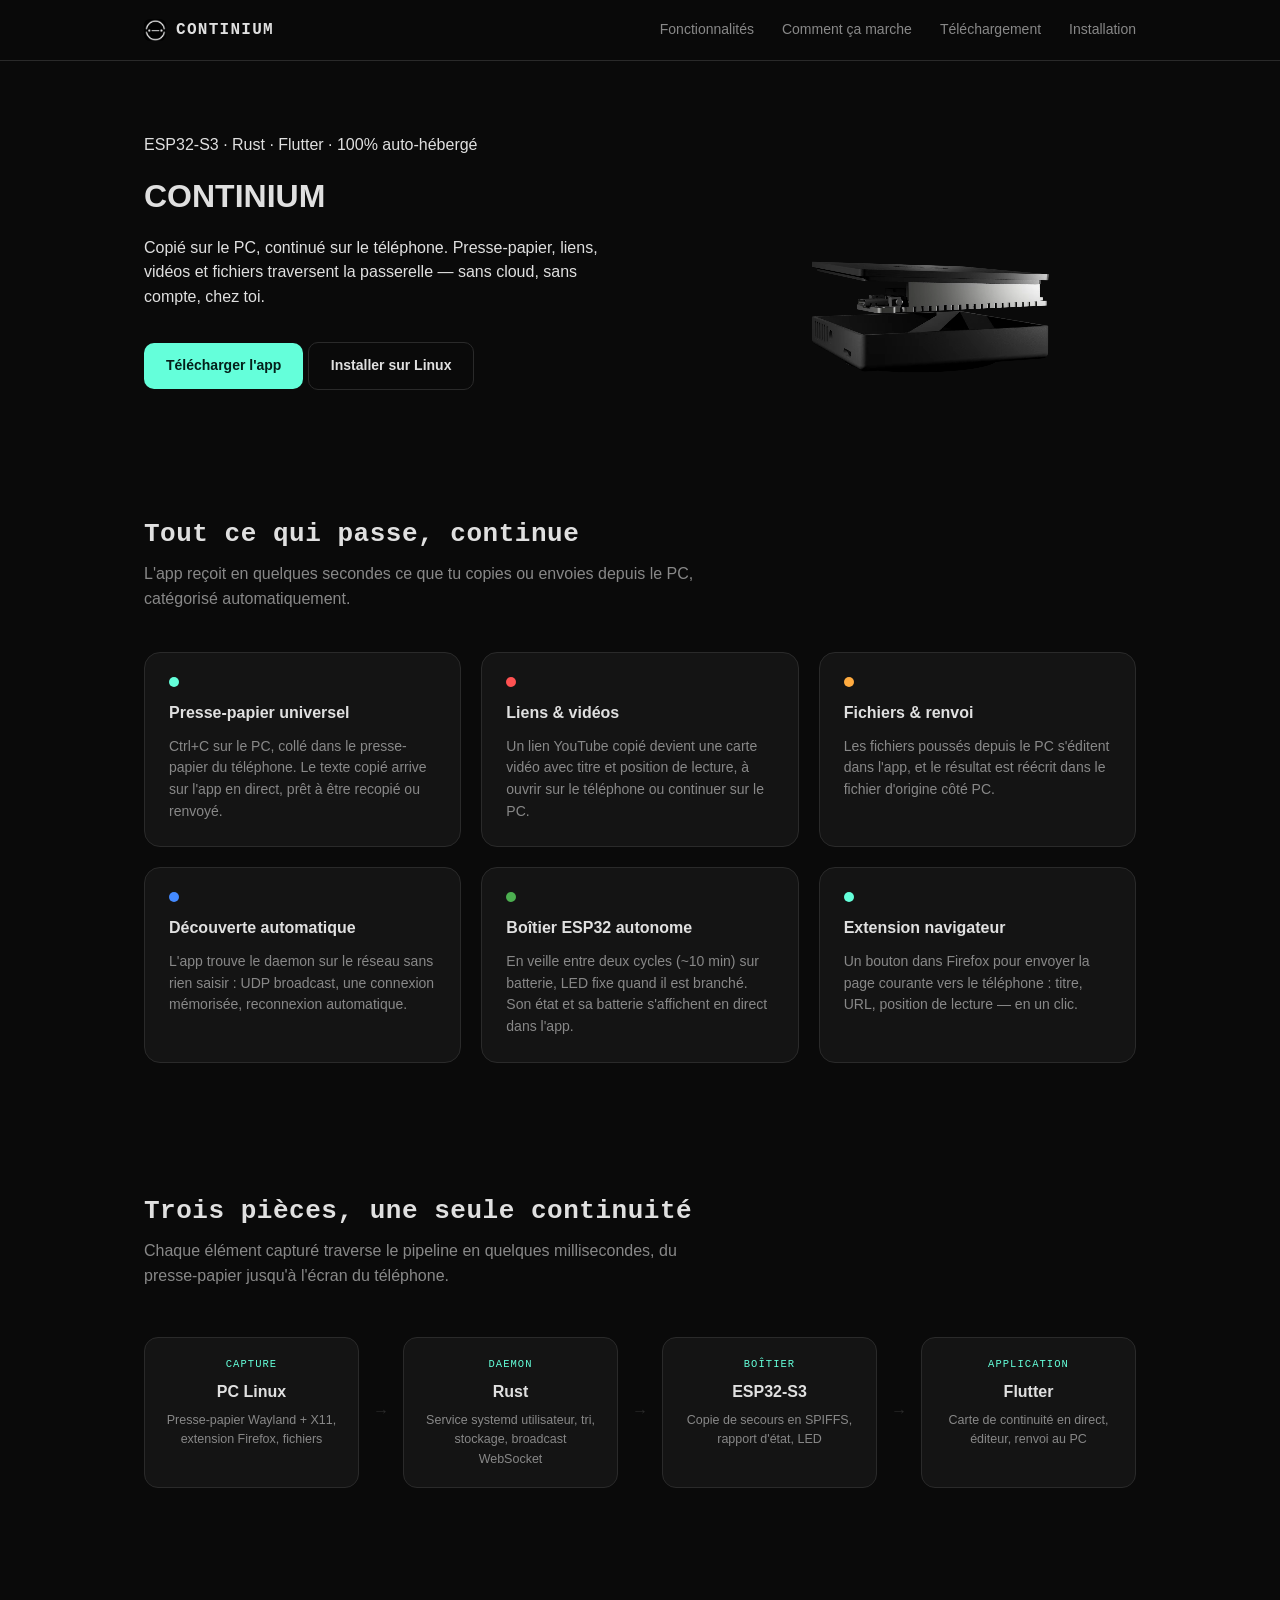
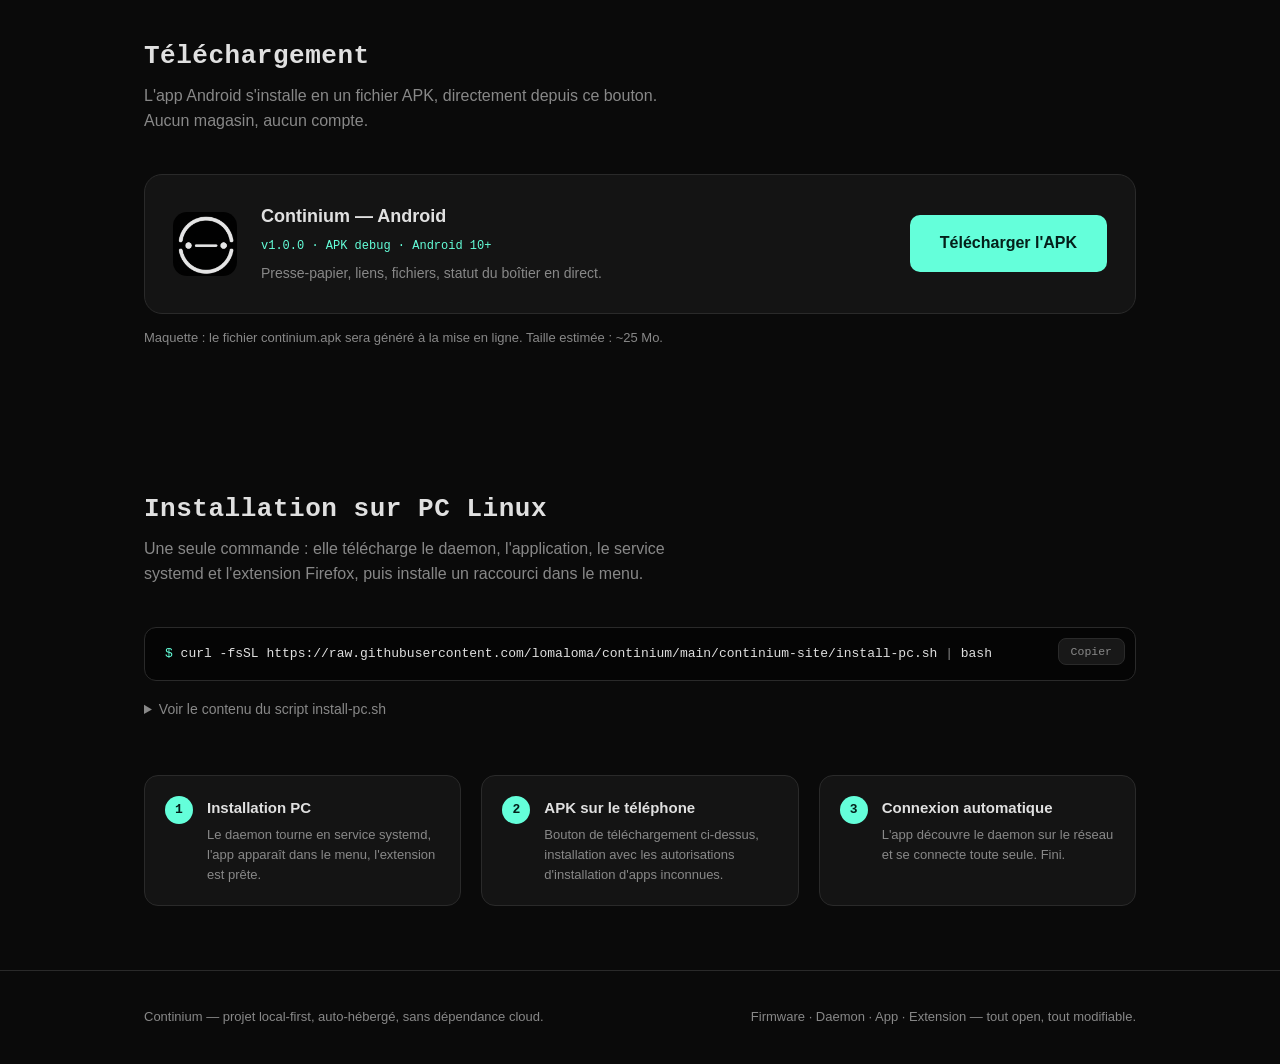
==== continium-site/index.html @ 5b858c62 "Continium : site, app Android, daemon Rust, firmware ESP32, installateur" ====
<!DOCTYPE html>
<html lang="fr">
<head>
<meta charset="UTF-8">
<meta name="viewport" content="width=device-width, initial-scale=1.0">
<title>Continium — La continuité PC ⇄ téléphone</title>
<link rel="stylesheet" href="style.css">
</head>
<body>

<nav>
  <div class="wrap">
    <div class="brand">
      <img src="assets/continium.png" alt="Continium" class="logo">
      CONTINIUM
    </div>
    <div class="links" id="navLinks">
      <a href="#fonctionnalites">Fonctionnalités</a>
      <a href="#comment-ca-marche">Comment ça marche</a>
      <a href="#telechargement">Téléchargement</a>
      <a href="#installation">Installation</a>
    </div>
    <button class="nav-toggle" id="navToggle" aria-label="Menu" aria-expanded="false">
      <span></span><span></span><span></span>
    </button>
  </div>
</nav>

<header class="hero">
  <div class="wrap hero-grid">
    <div class="hero-text">
      <div class="eyebrow">ESP32-S3 · Rust · Flutter · 100% auto-hébergé</div>
      <h1 class="title">CONTINIUM</h1>
      <p class="tagline">
        Copié sur le PC, continué sur le téléphone. Presse-papier, liens,
        vidéos et fichiers traversent la passerelle — sans cloud, sans
        compte, chez toi.
      </p>
      <div class="cta-row">
        <a class="btn btn-primary" href="#telechargement">Télécharger l'app</a>
        <a class="btn btn-secondary" href="#installation">Installer sur Linux</a>
      </div>
    </div>
    <div class="hero-media">
      <video autoplay muted loop playsinline preload="metadata">
        <source src="assets/continium-hero.webm" type="video/webm">
        <p>Ta navigation ne supporte pas la vidéo — <a href="assets/continium-hero.webm" download>télécharge la démo</a>.</p>
      </video>
    </div>
  </div>
</header>

<section id="fonctionnalites">
  <div class="wrap">
    <h2>Tout ce qui passe, continue</h2>
    <p class="section-sub">
      L'app reçoit en quelques secondes ce que tu copies ou envoies depuis
      le PC, catégorisé automatiquement.
    </p>
    <div class="grid3">
      <div class="card">
        <div class="dot" style="background:var(--accent)"></div>
        <h3>Presse-papier universel</h3>
        <p>Ctrl+C sur le PC, collé dans le presse-papier du téléphone. Le texte copié arrive sur l'app en direct, prêt à être recopié ou renvoyé.</p>
      </div>
      <div class="card">
        <div class="dot" style="background:#FF5252"></div>
        <h3>Liens &amp; vidéos</h3>
        <p>Un lien YouTube copié devient une carte vidéo avec titre et position de lecture, à ouvrir sur le téléphone ou continuer sur le PC.</p>
      </div>
      <div class="card">
        <div class="dot" style="background:var(--amber)"></div>
        <h3>Fichiers &amp; renvoi</h3>
        <p>Les fichiers poussés depuis le PC s'éditent dans l'app, et le résultat est réécrit dans le fichier d'origine côté PC.</p>
      </div>
      <div class="card">
        <div class="dot" style="background:var(--blue)"></div>
        <h3>Découverte automatique</h3>
        <p>L'app trouve le daemon sur le réseau sans rien saisir : UDP broadcast, une connexion mémorisée, reconnexion automatique.</p>
      </div>
      <div class="card">
        <div class="dot" style="background:var(--green)"></div>
        <h3>Boîtier ESP32 autonome</h3>
        <p>En veille entre deux cycles (~10 min) sur batterie, LED fixe quand il est branché. Son état et sa batterie s'affichent en direct dans l'app.</p>
      </div>
      <div class="card">
        <div class="dot" style="background:var(--accent)"></div>
        <h3>Extension navigateur</h3>
        <p>Un bouton dans Firefox pour envoyer la page courante vers le téléphone : titre, URL, position de lecture — en un clic.</p>
      </div>
    </div>
  </div>
</section>

<section id="comment-ca-marche">
  <div class="wrap">
    <h2>Trois pièces, une seule continuité</h2>
    <p class="section-sub">
      Chaque élément capturé traverse le pipeline en quelques millisecondes,
      du presse-papier jusqu'à l'écran du téléphone.
    </p>
    <div class="pipeline">
      <div class="pipe-node">
        <div class="tag">Capture</div>
        <div class="name">PC Linux</div>
        <div class="desc">Presse-papier Wayland + X11, extension Firefox, fichiers</div>
      </div>
      <div class="pipe-arrow">&#8594;</div>
      <div class="pipe-node">
        <div class="tag">Daemon</div>
        <div class="name">Rust</div>
        <div class="desc">Service systemd utilisateur, tri, stockage, broadcast WebSocket</div>
      </div>
      <div class="pipe-arrow">&#8594;</div>
      <div class="pipe-node">
        <div class="tag">Boîtier</div>
        <div class="name">ESP32-S3</div>
        <div class="desc">Copie de secours en SPIFFS, rapport d'état, LED</div>
      </div>
      <div class="pipe-arrow">&#8594;</div>
      <div class="pipe-node">
        <div class="tag">Application</div>
        <div class="name">Flutter</div>
        <div class="desc">Carte de continuité en direct, éditeur, renvoi au PC</div>
      </div>
    </div>
  </div>
</section>

<section id="telechargement">
  <div class="wrap">
    <h2>Téléchargement</h2>
    <p class="section-sub">
      L'app Android s'installe en un fichier APK, directement depuis ce
      bouton. Aucun magasin, aucun compte.
    </p>
    <div class="dl-card">
      <img src="assets/continium.png" alt="Continium" class="dl-logo">
      <div class="dl-info">
        <h3>Continium — Android</h3>
        <p class="dl-meta">v1.0.0 · APK debug · Android 10+</p>
        <p class="dl-desc">Presse-papier, liens, fichiers, statut du boîtier en direct.</p>
      </div>
      <a class="btn btn-primary btn-lg" href="https://github.com/lomaloma/continium/releases/latest/download/continium.apk" id="apkBtn">
        Télécharger l'APK
      </a>
    </div>
    <p class="dl-note">
      Maquette : le fichier <span class="muted">continium.apk</span> sera
      généré à la mise en ligne. Taille estimée : ~25 Mo.
    </p>
  </div>
</section>

<section id="installation">
  <div class="wrap">
    <h2>Installation sur PC Linux</h2>
    <p class="section-sub">
      Une seule commande : elle télécharge le daemon, l'application, le
      service systemd et l'extension Firefox, puis installe un raccourci
      dans le menu.
    </p>

    <div class="code-block">
      <span class="prompt">$</span> curl -fsSL https://raw.githubusercontent.com/lomaloma/continium/main/continium-site/install-pc.sh <span class="muted">|</span> bash
      <button class="copy-btn" id="copyOneLiner" title="Copier">Copier</button>
    </div>

    <details class="script-details">
      <summary>Voir le contenu du script <span class="muted">install-pc.sh</span></summary>
      <pre class="code-block pre"><span class="muted">#!/usr/bin/env bash</span>
<span class="muted"># Continium — installateur PC : daemon + app + extension + service</span>
set -euo pipefail
BASE="https://github.com/lomaloma/continium/releases/latest/download"
BIN_DIR="$HOME/.local/bin"
APP_DIR="$HOME/.local/share/continium"
SERVICE_DIR="$HOME/.config/systemd/user"
EXT_DIR="$HOME/.local/share/passerelle-extension"

<span class="muted"># 1. Daemon Rust (service systemd utilisateur)</span>
curl -fsSL "$BASE/passerelle-daemon" -o "$BIN_DIR/passerelle-daemon"
chmod +x "$BIN_DIR/passerelle-daemon"
<span class="muted"># ... service systemd genere puis active :
# systemctl --user enable --now passerelle-daemon</span>

<span class="muted"># 2. App Linux (AppImage, si presente dans la release)</span>
curl -fsSL "$BASE/continium.AppImage" -o "$APP_DIR/continium.AppImage" \
  || echo "(aucune AppImage, on continue sans)"

<span class="muted"># 3. Extension Firefox (installation manuelle en un clic)</span>
curl -fsSL "$BASE/passerelle.xpi" -o "$EXT_DIR/passerelle.xpi"

<span class="muted"># 4. Entree de menu + demarrage automatique</span>
<span class="muted">#    (generes dans le script complet, voir le fichier installe :</span>
<span class="muted">#     cat "$HOME/.local/share/continium/../..." — le script complet est</span>
<span class="muted">#     sur GitHub : lomaloma/continium -> continium-site/install-pc.sh)</span>
loginctl enable-linger "$USER" 2&gt;/dev/null <span class="muted">|| true</span>

echo "==&gt; Continium installé. Lance :  continium"</pre>
    </details>

    <div class="steps">
      <div class="step">
        <div class="step-num">1</div>
        <div>
          <h4>Installation PC</h4>
          <p>Le daemon tourne en service systemd, l'app apparaît dans le menu, l'extension est prête.</p>
        </div>
      </div>
      <div class="step">
        <div class="step-num">2</div>
        <div>
          <h4>APK sur le téléphone</h4>
          <p>Bouton de téléchargement ci-dessus, installation avec les autorisations d'installation d'apps inconnues.</p>
        </div>
      </div>
      <div class="step">
        <div class="step-num">3</div>
        <div>
          <h4>Connexion automatique</h4>
          <p>L'app découvre le daemon sur le réseau et se connecte toute seule. Fini.</p>
        </div>
      </div>
    </div>
  </div>
</section>

<footer>
  <div class="wrap">
    <span>Continium — projet local-first, auto-hébergé, sans dépendance cloud.</span>
    <span>Firmware · Daemon · App · Extension — tout open, tout modifiable.</span>
  </div>
</footer>

<script src="app.js"></script>
</body>
</html>
---- continium-site/style.css ----
:root{
  --bg:#0A0A0A;
  --card:#141414;
  --card-alt:#181818;
  --divider:#2A2A2A;
  --accent:#64FFDA;
  --accent-dim:#3a9484;
  --text:#E0E0E0;
  --text-dim:#888888;
  --green:#4CAF50;
  --amber:#FFAB40;
  --blue:#448AFF;
  --red:#FF5252;
  --mono: ui-monospace, "JetBrains Mono", "SF Mono", Menlo, Consolas, monospace;
  --sans: -apple-system, BlinkMacSystemFont, "Inter", "Segoe UI", Roboto, sans-serif;
}
*{box-sizing:border-box;}
html{scroll-behavior:smooth;}
body{
  margin:0; background:var(--bg); color:var(--text); font-family:var(--sans);
  line-height:1.55; -webkit-font-smoothing:antialiased;
}
a{color:var(--accent); text-decoration:none;}
a:hover{text-decoration:underline;}
.wrap{max-width:1040px; margin:0 auto; padding:0 24px;}

/* ---- nav ---- */
nav{
  position:sticky; top:0; z-index:20; backdrop-filter:blur(10px);
  background:rgba(10,10,10,0.85); border-bottom:1px solid var(--divider);
}
nav .wrap{display:flex; align-items:center; justify-content:space-between; height:60px; gap:12px;}
.brand{display:flex; align-items:center; gap:10px; font-family:var(--mono); letter-spacing:0.08em; font-weight:600; white-space:nowrap;}
.brand .logo{width:22px; height:22px; border-radius:6px; object-fit:cover;}
nav .links{display:flex; gap:28px; font-size:14px;}
nav .links a{color:var(--text-dim);}
nav .links a:hover{color:var(--text); text-decoration:none;}

/* hamburger (mobile only) */
.nav-toggle{
  display:none; flex-direction:column; justify-content:center; gap:5px;
  width:42px; height:42px; padding:10px; background:transparent;
  border:1px solid var(--divider); border-radius:10px; cursor:pointer;
}
.nav-toggle span{display:block; height:2px; border-radius:2px; background:var(--text); transition:transform .25s ease, opacity .2s ease;}
.nav-toggle.open span:nth-child(1){transform:translateY(7px) rotate(45deg);}
.nav-toggle.open span:nth-child(2){opacity:0;}
.nav-toggle.open span:nth-child(3){transform:translateY(-7px) rotate(-45deg);}

@media (max-width:900px){
  .nav-toggle{display:flex;}
  nav .links{
    display:none; position:absolute; top:60px; left:0; right:0;
    flex-direction:column; gap:0; background:rgba(10,10,10,0.97);
    border-bottom:1px solid var(--divider); padding:8px 24px 16px;
  }
  nav .links.open{display:flex;}
  nav .links a{padding:14px 0; border-bottom:1px solid var(--divider); font-size:16px;}
  nav .links a:last-child{border-bottom:none;}
}
@media (max-width:560px){
  nav .wrap{height:54px;}
  .brand{font-size:14px;}
}

/* ---- hero ---- */
header.hero{padding:72px 0 60px; position:relative; overflow:hidden;}
.hero-grid{display:grid; grid-template-columns:1.05fr 1fr; gap:56px; align-items:center; text-align:left;}
.hero-media{min-width:0;}
.hero-media video{display:block; width:100%; height:auto;}
.hero-text{min-width:0;}
.hero-text .eyebrow{margin-bottom:14px;}
.hero-text h1.title{margin:0 0 14px;}
.hero-text .tagline{margin:0 0 32px;}
.hero-text .cta-row{justify-content:flex-start; margin:0;}
@media (max-width:900px){
  .hero-grid{grid-template-columns:1fr; gap:36px; text-align:center;}
  .hero-text .cta-row{justify-content:center;}
  header.hero{padding:52px 0 40px;}
}
.btn{
  font-family:var(--sans); font-weight:600; font-size:14px; padding:12px 22px;
  border-radius:10px; border:1px solid var(--divider); cursor:pointer; display:inline-block;
}
.btn-primary{background:var(--accent); color:#04201A; border:none;}
.btn-primary:hover{background:#7cf7e2; text-decoration:none;}
.btn-secondary{background:transparent; color:var(--text);}
.btn-lg{font-size:16px; padding:16px 30px;}

/* terminal ticker (remplacé par la vidéo hero, styles conservés) */
.terminal{
  max-width:640px; margin:0 auto; text-align:left; background:#050505;
  border:1px solid var(--divider); border-radius:12px; overflow:hidden;
}
.terminal-head{display:flex; gap:6px; padding:10px 14px; border-bottom:1px solid var(--divider);}
.terminal-head span{width:10px; height:10px; border-radius:50%; background:var(--divider);}
.terminal-body{
  font-family:var(--mono); font-size:12.5px; padding:16px; color:var(--green);
  min-height:74px; white-space:pre-wrap; word-break:break-all;
}
.terminal-body .caret{animation:blink 1s step-end infinite;}
@keyframes blink{50%{opacity:0;}}

/* ---- sections ---- */
section{padding:64px 0;}
section h2{font-family:var(--mono); font-size:26px; letter-spacing:0.02em; margin:0 0 8px;}
.section-sub{color:var(--text-dim); margin:0 0 40px; max-width:560px;}

.grid3{display:grid; grid-template-columns:repeat(3,1fr); gap:20px;}
@media (max-width:820px){ .grid3{grid-template-columns:1fr;} }

/* pipeline : horizontal sur PC, vertical sur mobile */
.pipeline{display:flex; align-items:stretch; gap:0; overflow-x:auto; padding:8px 0 20px;}
.pipe-node{
  flex:1; min-width:190px; background:var(--card); border:1px solid var(--divider);
  border-radius:14px; padding:18px; text-align:center;
}
.pipe-node .tag{
  font-family:var(--mono); font-size:10.5px; letter-spacing:0.1em; color:var(--accent);
  text-transform:uppercase; margin-bottom:8px;
}
.pipe-node .name{font-weight:600; margin-bottom:6px;}
.pipe-node .desc{font-size:12.5px; color:var(--text-dim);}
.pipe-arrow{display:flex; align-items:center; justify-content:center; min-width:44px; color:var(--divider); font-family:var(--mono);}
@media (max-width:820px){
  .pipeline{flex-direction:column; overflow:visible;}
  .pipe-node{min-width:0;}
  .pipe-arrow{min-height:36px; transform:rotate(90deg);}
}

.card{
  background:var(--card); border:1px solid var(--divider); border-radius:16px; padding:24px;
}
.card .dot{width:10px; height:10px; border-radius:50%; margin-bottom:14px;}
.card h3{margin:0 0 10px; font-size:16px;}
.card p{margin:0; color:var(--text-dim); font-size:14px;}

/* download card */
.dl-card{
  display:flex; align-items:center; gap:24px; background:var(--card);
  border:1px solid var(--divider); border-radius:18px; padding:28px; flex-wrap:wrap;
}
.dl-logo{width:64px; height:64px; border-radius:14px; object-fit:cover;}
.dl-info{flex:1; min-width:220px;}
.dl-info h3{margin:0 0 6px; font-size:18px;}
.dl-meta{font-family:var(--mono); font-size:12px; color:var(--accent); margin:0 0 8px;}
.dl-desc{margin:0; color:var(--text-dim); font-size:14px;}
.dl-note{color:var(--text-dim); font-size:13px; margin-top:14px;}
.muted{color:var(--text-dim);}
/* code blocks */
.code-block{
  background:#050505; border:1px solid var(--divider); border-radius:12px;
  padding:16px 20px; font-family:var(--mono); font-size:13px; color:var(--text);
  overflow-x:auto; position:relative; margin:0;
}
.code-block .prompt{color:var(--accent);}
.copy-btn{
  position:absolute; top:10px; right:10px; background:var(--card-alt); color:var(--text-dim);
  border:1px solid var(--divider); border-radius:8px; padding:6px 12px;
  font-family:var(--mono); font-size:11.5px; cursor:pointer;
}
.copy-btn:hover{color:var(--accent); border-color:var(--accent-dim);}
.copy-btn.copied{color:var(--green); border-color:var(--green);}
.script-details{margin-top:18px;}
.script-details summary{cursor:pointer; color:var(--text-dim); font-size:14px; margin-bottom:10px;}
.script-details summary:hover{color:var(--text);}
.pre{white-space:pre; line-height:1.6; padding:20px;}

/* steps */
.steps{display:grid; grid-template-columns:repeat(3,1fr); gap:20px; margin-top:44px;}
@media (max-width:820px){ .steps{grid-template-columns:1fr;} }
.step{display:flex; gap:14px; background:var(--card); border:1px solid var(--divider); border-radius:14px; padding:20px;}
.step-num{
  width:28px; height:28px; flex-shrink:0; border-radius:50%; background:var(--accent);
  color:#04201A; font-family:var(--mono); font-weight:700; font-size:13px;
  display:flex; align-items:center; justify-content:center;
}
.step h4{margin:0 0 6px; font-size:15px;}
.step p{margin:0; color:var(--text-dim); font-size:13px;}

footer{border-top:1px solid var(--divider); padding:36px 0; color:var(--text-dim); font-size:13px;}
footer .wrap{display:flex; justify-content:space-between; flex-wrap:wrap; gap:12px;}

::selection{background:var(--accent); color:#04201A;}

/* ---- responsive global ---- */
@media (max-width:820px){
  section{padding:44px 0;}
  section h2{font-size:21px;}
  .section-sub{font-size:14.5px; margin-bottom:28px;}
  .tagline{font-size:16.5px;}
  .btn{width:100%; text-align:center; padding:14px 18px; font-size:15px;}
  .btn-lg{font-size:15px;}
  .dl-card{flex-direction:column; text-align:center; padding:22px 16px; gap:14px;}
  .dl-info{min-width:0;}
  .dl-info h3{font-size:17px;}
  .code-block{font-size:12px; padding:14px 14px;}
  .pre{font-size:11px; padding:16px;}
  .copy-btn{top:8px; right:8px; padding:5px 10px;}
  .script-details summary{font-size:13px;}
  footer{font-size:12px; text-align:center;}
  .cta-row{gap:10px;}
}
@media (max-width:560px){
  h1.title{font-size:clamp(30px,11vw,40px);}
  .eyebrow{font-size:10.5px; letter-spacing:0.18em;}
  .pipe-node{padding:14px;}
}
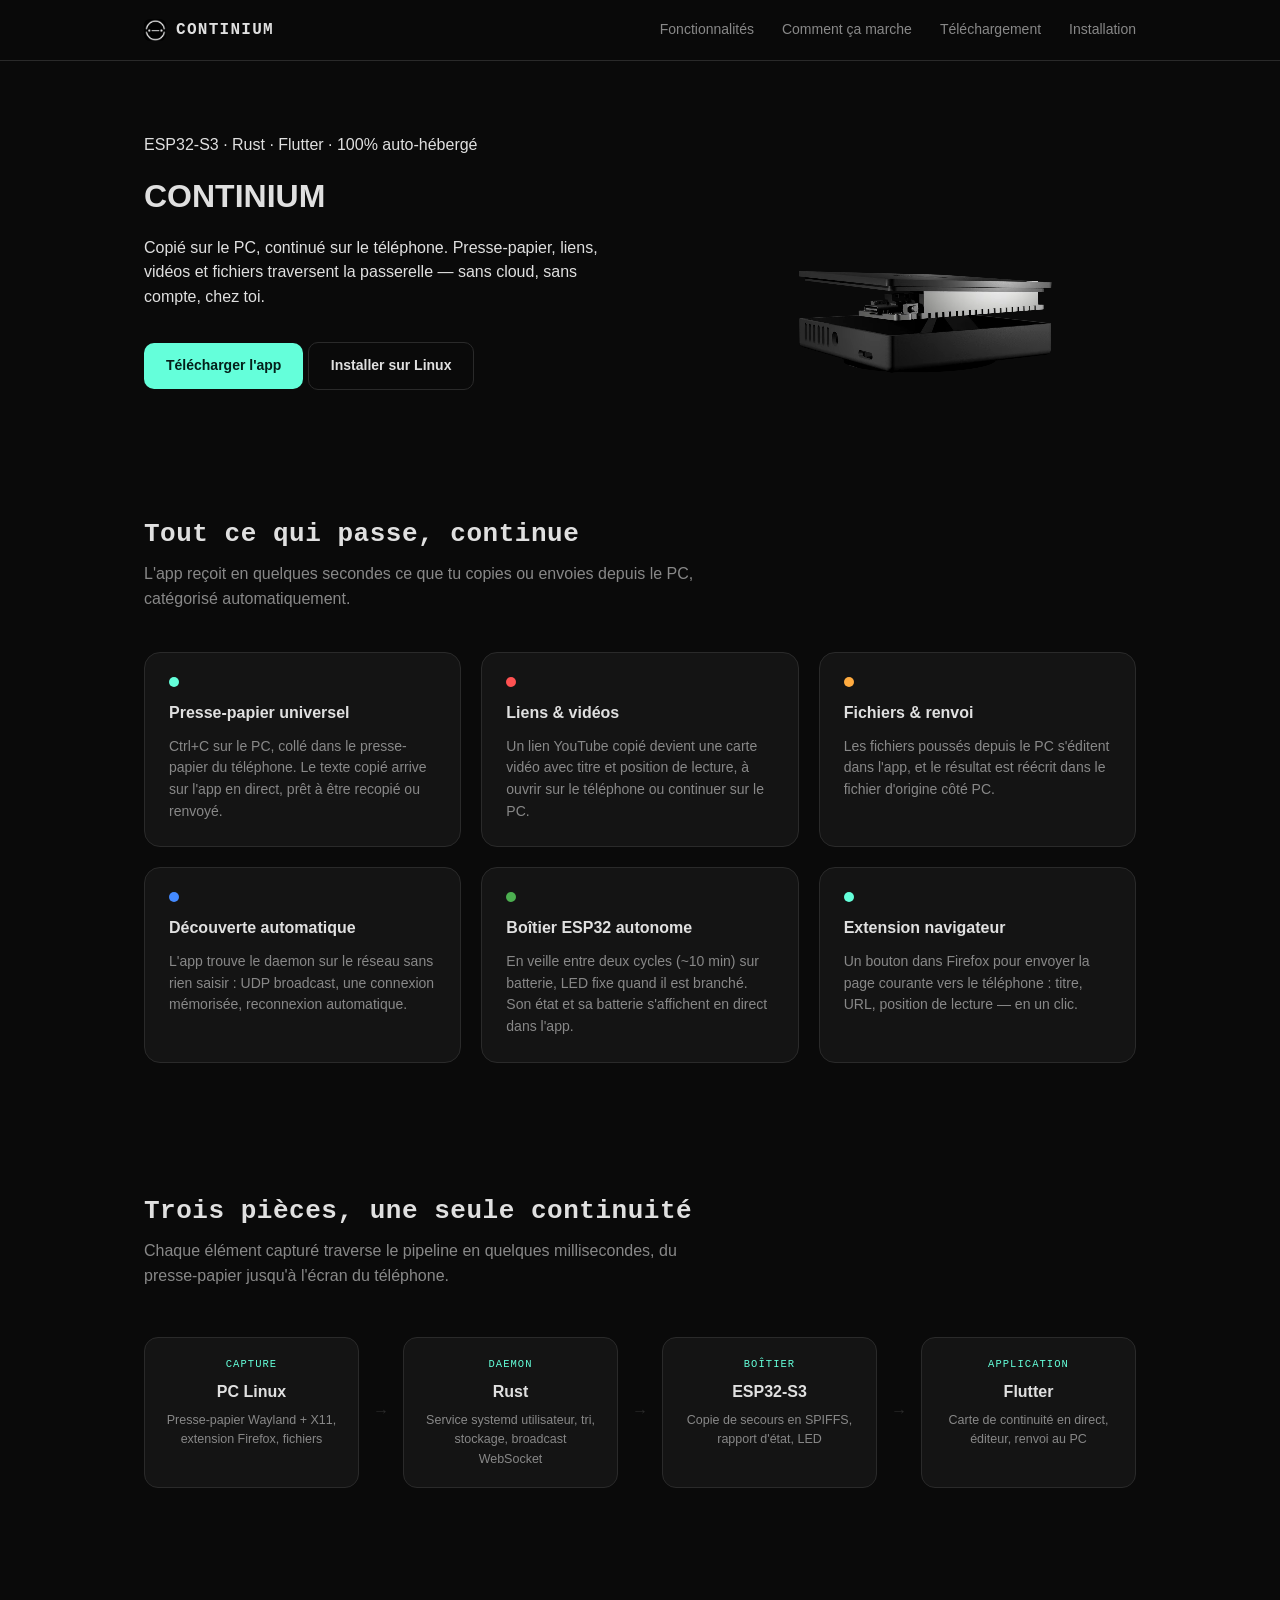
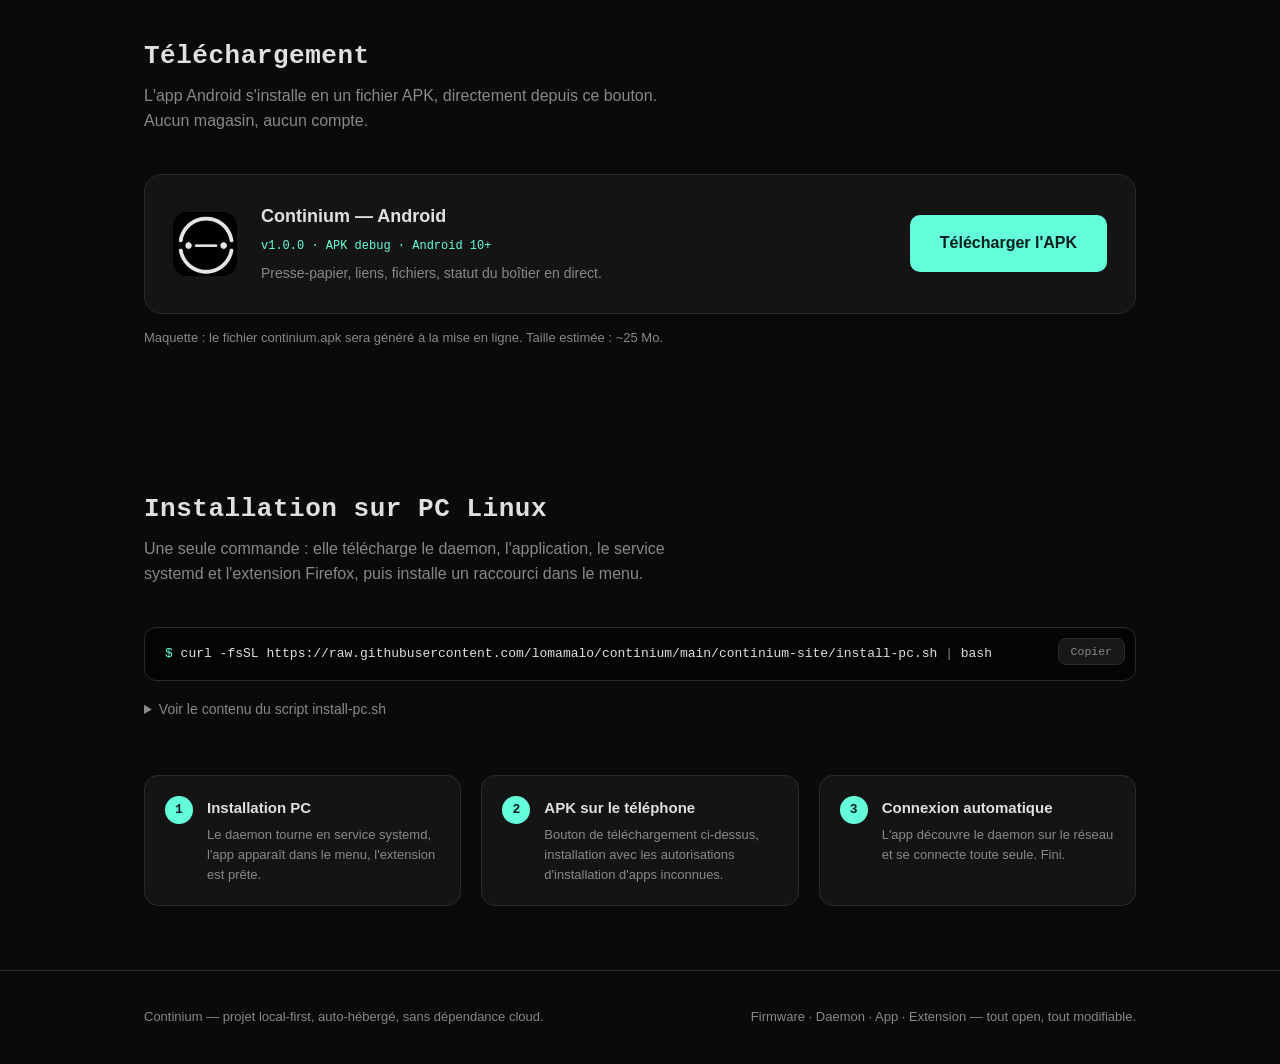
==== commit abae03e4: "Corrige le nom du compte GitHub (lomamalo)" ====
--- a/continium-site/index.html
+++ b/continium-site/index.html
@@ -141,7 +141,7 @@
         <p class="dl-meta">v1.0.0 · APK debug · Android 10+</p>
         <p class="dl-desc">Presse-papier, liens, fichiers, statut du boîtier en direct.</p>
       </div>
-      <a class="btn btn-primary btn-lg" href="https://github.com/lomaloma/continium/releases/latest/download/continium.apk" id="apkBtn">
+      <a class="btn btn-primary btn-lg" href="https://github.com/lomamalo/continium/releases/latest/download/continium.apk" id="apkBtn">
         Télécharger l'APK
       </a>
     </div>
@@ -162,7 +162,7 @@
     </p>
 
     <div class="code-block">
-      <span class="prompt">$</span> curl -fsSL https://raw.githubusercontent.com/lomaloma/continium/main/continium-site/install-pc.sh <span class="muted">|</span> bash
+      <span class="prompt">$</span> curl -fsSL https://raw.githubusercontent.com/lomamalo/continium/main/continium-site/install-pc.sh <span class="muted">|</span> bash
       <button class="copy-btn" id="copyOneLiner" title="Copier">Copier</button>
     </div>
 
@@ -171,7 +171,7 @@
       <pre class="code-block pre"><span class="muted">#!/usr/bin/env bash</span>
 <span class="muted"># Continium — installateur PC : daemon + app + extension + service</span>
 set -euo pipefail
-BASE="https://github.com/lomaloma/continium/releases/latest/download"
+BASE="https://github.com/lomamalo/continium/releases/latest/download"
 BIN_DIR="$HOME/.local/bin"
 APP_DIR="$HOME/.local/share/continium"
 SERVICE_DIR="$HOME/.config/systemd/user"
@@ -193,7 +193,7 @@
 <span class="muted"># 4. Entree de menu + demarrage automatique</span>
 <span class="muted">#    (generes dans le script complet, voir le fichier installe :</span>
 <span class="muted">#     cat "$HOME/.local/share/continium/../..." — le script complet est</span>
-<span class="muted">#     sur GitHub : lomaloma/continium -> continium-site/install-pc.sh)</span>
+<span class="muted">#     sur GitHub : lomamalo/continium -> continium-site/install-pc.sh)</span>
 loginctl enable-linger "$USER" 2&gt;/dev/null <span class="muted">|| true</span>
 
 echo "==&gt; Continium installé. Lance :  continium"</pre>
